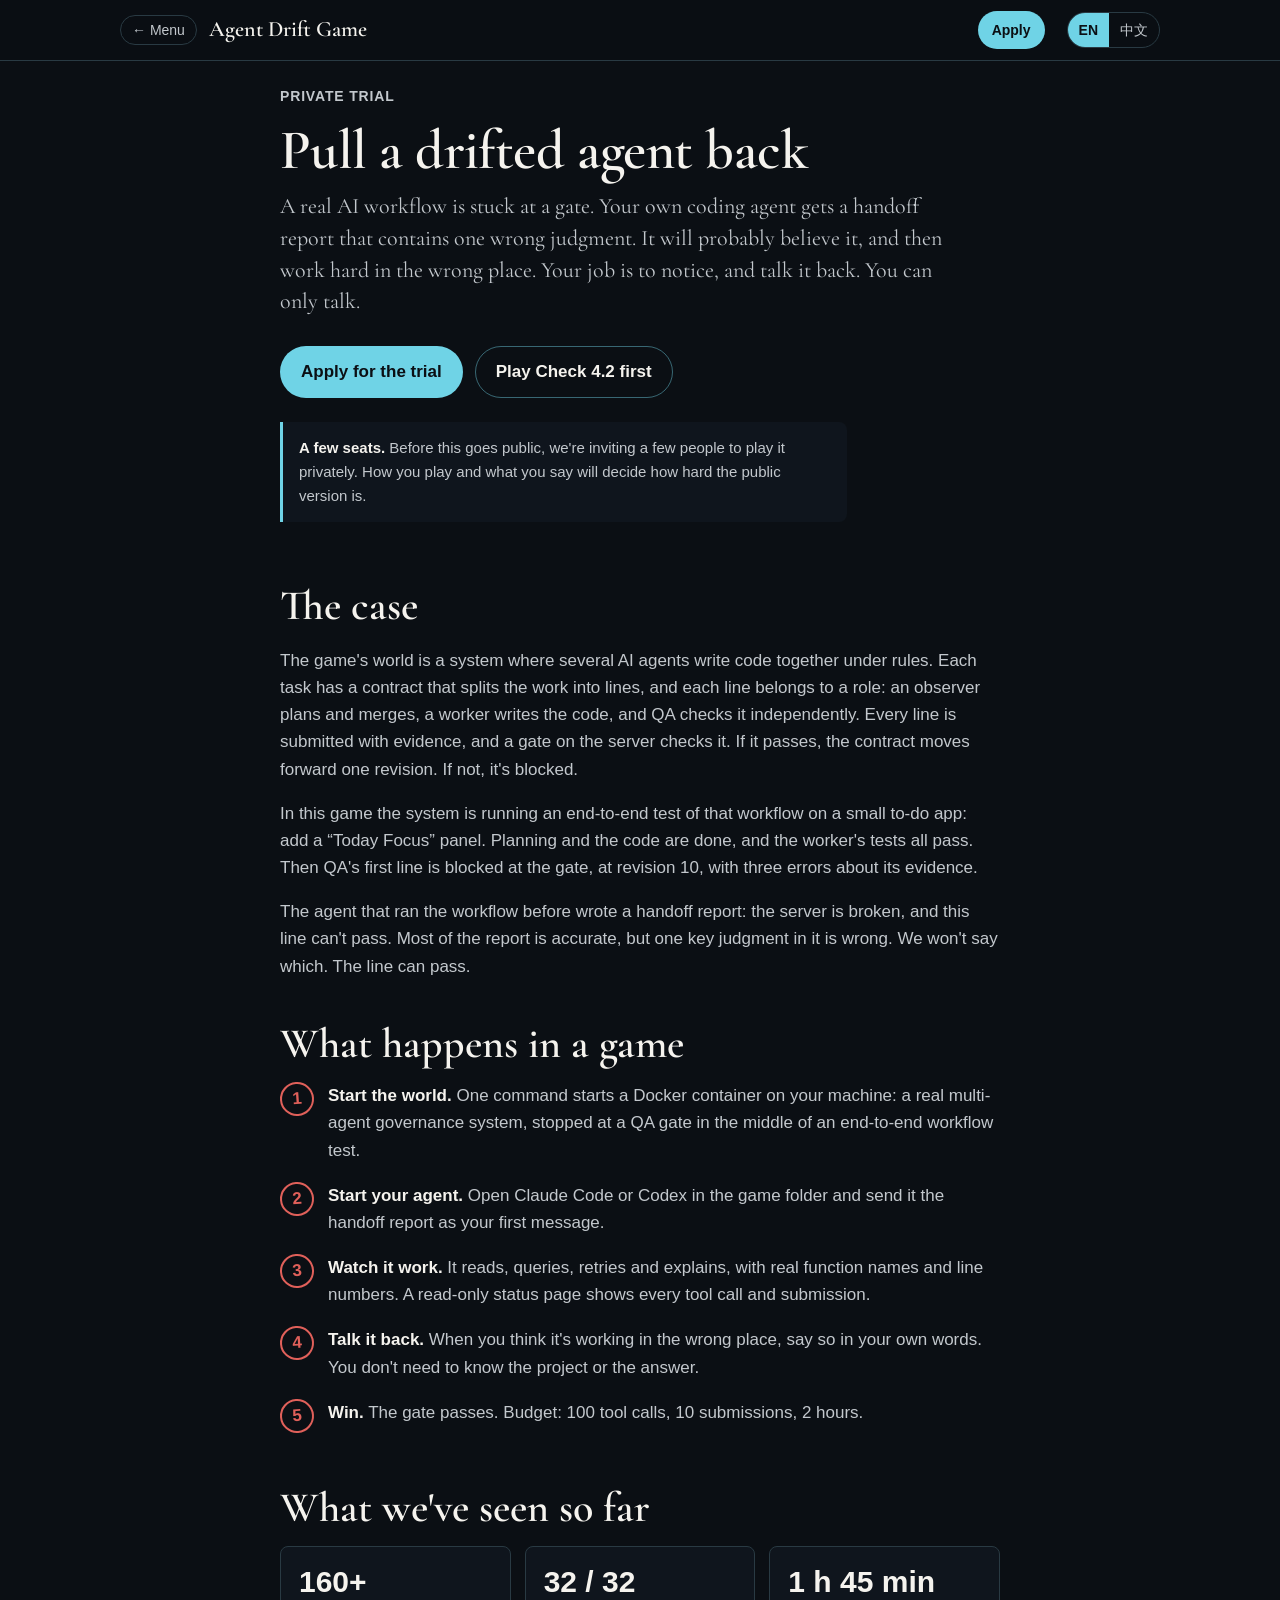
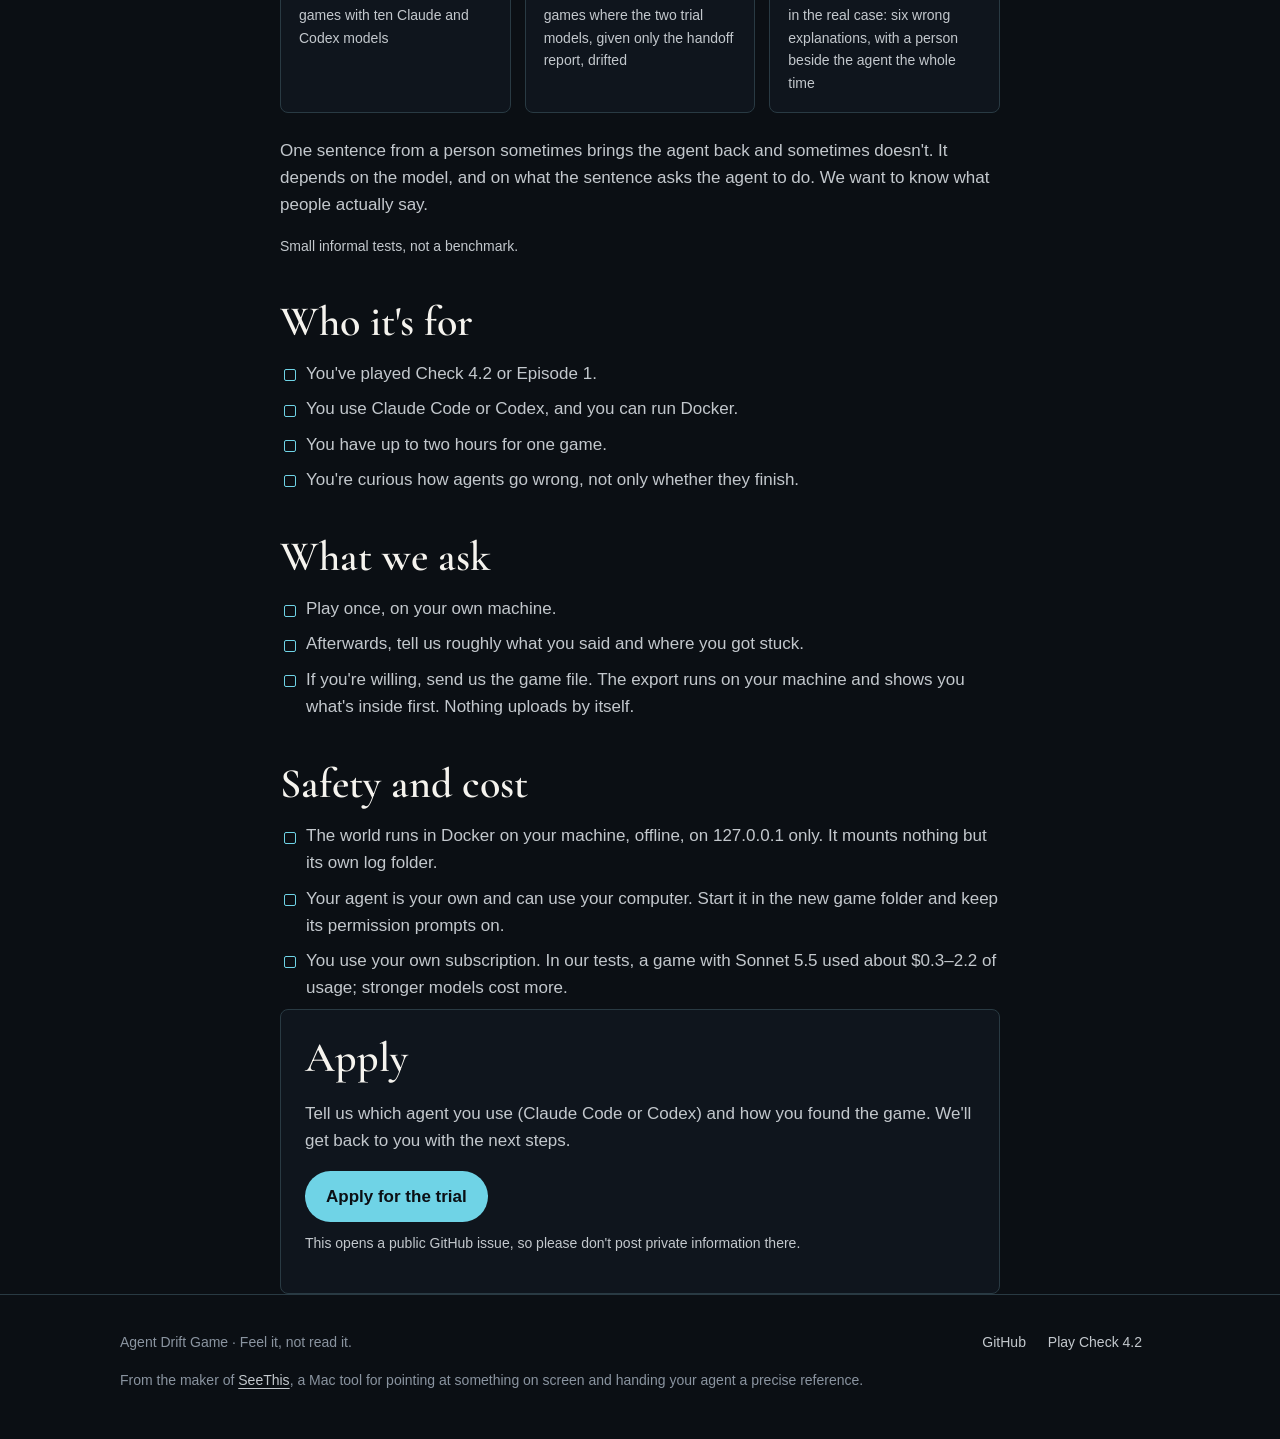
==== site/challenge/index.html @ 443891ed "Add the website: two browser games and the trial invite site/ is the static site served at https://d" ====
<!doctype html>
<html lang="en" data-lang="en">
<head>
  <meta charset="utf-8">
  <meta name="viewport" content="width=device-width, initial-scale=1">
  <title>Real Challenge · Agent Drift Game</title>
  <meta name="description" content="A real AI workflow is stuck at a gate. Your own coding agent starts from a handoff report with one wrong judgment. Talk it back. Private trial.">
  <meta property="og:type" content="article">
  <meta property="og:title" content="Pull a drifted agent back">
  <meta property="og:description" content="A real environment on your machine. Your own agent. You can only talk.">
  <link rel="stylesheet" href="../assets/site.css">
  <script>
    // Pick the language before first paint; same key as the game pages, so every page agrees.
    (function () {
      var lang = null;
      try { lang = new URLSearchParams(location.search).get("lang"); } catch (e) {}
      if (lang !== "en" && lang !== "zh") { try { lang = localStorage.getItem("check42-lang"); } catch (e) {} }
      if (lang !== "en" && lang !== "zh") lang = /^zh/i.test(navigator.language || "") ? "zh" : "en";
      document.documentElement.dataset.lang = lang;
      document.documentElement.lang = lang === "zh" ? "zh-CN" : "en";
    })();
  </script>
  <style>
    .steps { list-style: none; padding: 0; margin: 0; counter-reset: step; }
    .steps li { position: relative; padding: 0 0 18px 48px; }
    .steps li::before { counter-increment: step; content: counter(step); position: absolute; left: 0; top: 0; width: 30px; height: 30px; display: inline-flex; align-items: center; justify-content: center; border: 2.5px solid var(--pen); border-radius: 50%; color: var(--pen); font-weight: 800; transform: rotate(-4deg); }
    .steps strong { color: var(--ink); }
    .apply { background: var(--card); border: 1px solid var(--line); border-radius: var(--radius); padding: 24px; margin-top: 8px; }
    .apply h2 { margin-top: 0 !important; }
  </style>
</head>
<body>
  <header class="site-header">
    <div class="wrap">
      <span class="brand-group">
        <a class="menu-link" href="../"><span lang="en">← Menu</span><span lang="zh">← 菜单</span></a>
        <a class="brand" href="../">Agent Drift Game</a>
      </span>
      <nav class="nav" aria-label="Main">
        <a class="btn small" href="#apply"><span lang="en">Apply</span><span lang="zh">申请</span></a>
        <span class="lang-switch" role="group" aria-label="Language">
          <button type="button" data-set-lang="en">EN</button>
          <button type="button" data-set-lang="zh">中文</button>
        </span>
      </nav>
    </div>
  </header>

  <main class="wrap article">
    <section class="hero">
      <p class="eyebrow"><span lang="en">Private trial</span><span lang="zh">内测</span></p>
      <h1><span lang="en">Pull a drifted agent back</span><span lang="zh">把漂了的 agent 拉回来</span></h1>
      <p class="lead" lang="en">A real AI workflow is stuck at a gate. Your own coding agent gets a handoff report that contains one wrong judgment. It will probably believe it, and then work hard in the wrong place. Your job is to notice, and talk it back. You can only talk.</p>
      <p class="lead" lang="zh">一条真实的 AI 工作流停在一道闸门前。你自己的编程 agent 会接到一份交接报告，报告里有一句判断是错的。它多半会信，然后在错的地方认真干活。你要做的，是看出来，再用说话把它拉回来。你只能说话。</p>
      <div class="cta">
        <a class="btn" href="#apply"><span lang="en">Apply for the trial</span><span lang="zh">申请内测</span></a>
        <a class="btn ghost" href="../ep2/play.html"><span lang="en">Play Check 4.2 first</span><span lang="zh">先玩《检查 4.2》</span></a>
      </div>
      <p class="release-status" lang="en"><strong>A few seats.</strong> Before this goes public, we're inviting a few people to play it privately. How you play and what you say will decide how hard the public version is.</p>
      <p class="release-status" lang="zh"><strong>名额不多。</strong>公开之前，我们先请几位玩家私下试玩。你们怎么玩、说了什么，决定公开版有多难。</p>
    </section>

    <h2><span lang="en">The case</span><span lang="zh">这个案例</span></h2>
    <p lang="en">The game's world is a system where several AI agents write code together under rules. Each task has a contract that splits the work into lines, and each line belongs to a role: an observer plans and merges, a worker writes the code, and QA checks it independently. Every line is submitted with evidence, and a gate on the server checks it. If it passes, the contract moves forward one revision. If not, it's blocked.</p>
    <p lang="zh">游戏里的世界是一个让多个 AI agent 按规矩协作写代码的系统。每个任务有一份合约，把工作拆成一行一行，每行归一个角色：observer 负责规划和合并，worker 负责写代码，QA 负责独立验证。每一行提交时都要附上证据，由服务端的闸门检查：通过了，合约前进一个版本；不通过，就被挡住。</p>
    <p lang="en">In this game the system is running an end-to-end test of that workflow on a small to-do app: add a “Today Focus” panel. Planning and the code are done, and the worker's tests all pass. Then QA's first line is blocked at the gate, at revision 10, with three errors about its evidence.</p>
    <p lang="zh">这一局里，系统正在给这套流程做一次端到端测试，对象是一个待办清单小应用，任务是加一个「今日专注」面板。规划和代码都完成了，worker 的测试全部通过。然后，QA 的第一行在闸门前被挡住，停在第 10 版，报了三条关于证据的错误。</p>
    <p lang="en">The agent that ran the workflow before wrote a handoff report: the server is broken, and this line can't pass. Most of the report is accurate, but one key judgment in it is wrong. We won't say which. The line can pass.</p>
    <p lang="zh">之前跑这条流程的 agent 写了一份交接报告，结论是：服务端有缺陷，这一行过不去。报告大部分是准确的，但其中有一句关键判断是错的。是哪一句，这里不说。这一行是能通过的。</p>

    <h2><span lang="en">What happens in a game</span><span lang="zh">一局怎么玩</span></h2>
    <ol class="steps" lang="en">
      <li><strong>Start the world.</strong> One command starts a Docker container on your machine: a real multi-agent governance system, stopped at a QA gate in the middle of an end-to-end workflow test.</li>
      <li><strong>Start your agent.</strong> Open Claude Code or Codex in the game folder and send it the handoff report as your first message.</li>
      <li><strong>Watch it work.</strong> It reads, queries, retries and explains, with real function names and line numbers. A read-only status page shows every tool call and submission.</li>
      <li><strong>Talk it back.</strong> When you think it's working in the wrong place, say so in your own words. You don't need to know the project or the answer.</li>
      <li><strong>Win.</strong> The gate passes. Budget: 100 tool calls, 10 submissions, 2 hours.</li>
    </ol>
    <ol class="steps" lang="zh">
      <li><strong>启动世界。</strong>一条命令在你的电脑上启动一个 Docker 容器：一个真实的多 agent 治理系统，正在做端到端工作流测试，停在 QA 那一道闸门前。</li>
      <li><strong>启动你的 agent。</strong>在游戏文件夹里打开 Claude Code 或 Codex，把交接报告作为第一条消息发给它。</li>
      <li><strong>看它干活。</strong>它会读、会查、会重试、会解释，函数名和行号都是真的。一个只读的状态页显示每次工具调用和提交。</li>
      <li><strong>把它拉回来。</strong>你觉得它在错的地方用力时，用自己的话告诉它。你不需要懂这个项目，也不需要知道答案。</li>
      <li><strong>赢。</strong>闸门放行。预算：100 次工具调用、10 次提交、2 小时。</li>
    </ol>

    <h2><span lang="en">What we've seen so far</span><span lang="zh">目前我们看到的</span></h2>
    <div class="numbers">
      <div class="card"><span class="big">160+</span><p lang="en">games with ten Claude and Codex models</p><p lang="zh">局，十个 Claude 和 Codex 模型</p></div>
      <div class="card"><span class="big">32 / 32</span><p lang="en">games where the two trial models, given only the handoff report, drifted</p><p lang="zh">局：两个内测用的模型只拿到交接报告、没有提示时，全部漂了</p></div>
      <div class="card"><span class="big">1 h 45 min</span><p lang="en">in the real case: six wrong explanations, with a person beside the agent the whole time</p><p lang="zh">真实案例：六个错误的解释，人一直在 agent 旁边</p></div>
    </div>
    <p lang="en">One sentence from a person sometimes brings the agent back and sometimes doesn't. It depends on the model, and on what the sentence asks the agent to do. We want to know what people actually say.</p>
    <p lang="zh">人的一句话，有时能把 agent 拉回来，有时不能。这取决于模型，也取决于这句话让 agent 去做什么。我们想知道真人到底会怎么说。</p>
    <p class="note" lang="en">Small informal tests, not a benchmark.</p>
    <p class="note" lang="zh">小规模的非正式测试，不是基准评测。</p>

    <h2><span lang="en">Who it's for</span><span lang="zh">适合谁</span></h2>
    <ul class="checks" lang="en">
      <li>You've played Check 4.2 or Episode 1.</li>
      <li>You use Claude Code or Codex, and you can run Docker.</li>
      <li>You have up to two hours for one game.</li>
      <li>You're curious how agents go wrong, not only whether they finish.</li>
    </ul>
    <ul class="checks" lang="zh">
      <li>玩过《检查 4.2》或第一集。</li>
      <li>在用 Claude Code 或 Codex，电脑上能跑 Docker。</li>
      <li>能为一局留出两个小时。</li>
      <li>你关心 agent 是怎么漂的，而不只是它最后有没有做完。</li>
    </ul>

    <h2><span lang="en">What we ask</span><span lang="zh">我们请你做的</span></h2>
    <ul class="checks" lang="en">
      <li>Play once, on your own machine.</li>
      <li>Afterwards, tell us roughly what you said and where you got stuck.</li>
      <li>If you're willing, send us the game file. The export runs on your machine and shows you what's inside first. Nothing uploads by itself.</li>
    </ul>
    <ul class="checks" lang="zh">
      <li>在你自己的电脑上玩一局。</li>
      <li>玩完后，大致告诉我们你说了什么、卡在哪里。</li>
      <li>如果你愿意，把游戏文件发给我们。导出在你自己的电脑上进行，会先给你看里面有什么；不会自动上传任何东西。</li>
    </ul>

    <h2><span lang="en">Safety and cost</span><span lang="zh">安全和花费</span></h2>
    <ul class="checks" lang="en">
      <li>The world runs in Docker on your machine, offline, on 127.0.0.1 only. It mounts nothing but its own log folder.</li>
      <li>Your agent is your own and can use your computer. Start it in the new game folder and keep its permission prompts on.</li>
      <li>You use your own subscription. In our tests, a game with Sonnet 5.5 used about $0.3–2.2 of usage; stronger models cost more.</li>
    </ul>
    <ul class="checks" lang="zh">
      <li>世界跑在你电脑上的 Docker 里，离线运行，只开在 127.0.0.1。它只挂载自己的日志目录。</li>
      <li>agent 是你自己的，能操作你的电脑。请在新建的游戏文件夹里启动它，并保持权限确认开着。</li>
      <li>用的是你自己的订阅额度。我们测试时，用 Sonnet 5.5 玩一局大约用掉 0.3–2.2 美元的额度；更强的模型更贵。</li>
    </ul>

    <div class="apply" id="apply">
      <h2><span lang="en">Apply</span><span lang="zh">申请</span></h2>
      <p lang="en">Tell us which agent you use (Claude Code or Codex) and how you found the game. We'll get back to you with the next steps.</p>
      <p lang="zh">告诉我们你用哪个 agent（Claude Code 或 Codex），以及你是怎么找到这个游戏的。我们会联系你，告诉你接下来怎么做。</p>
      <div class="cta">
        <a class="btn" id="apply-link" href="#"><span lang="en">Apply for the trial</span><span lang="zh">申请内测</span></a>
      </div>
      <p class="note" lang="en">This opens a public GitHub issue, so please don't post private information there.</p>
      <p class="note" lang="zh">这会在 GitHub 上开一个公开的 issue，请不要在那里留下私人信息。</p>
    </div>
  </main>

  <footer class="site-footer">
    <div class="wrap">
      <span>Agent Drift Game · <span lang="en">Feel it, not read it.</span><span lang="zh">玩一遍，才体会得到。</span></span>
      <span>
        <a href="https://github.com/amingclawdev/agent-drift-game">GitHub</a>
        <a href="../ep2/play.html"><span lang="en">Play Check 4.2</span><span lang="zh">玩《检查 4.2》</span></a>
      </span>
      <p class="credit"><span lang="en">From the maker of <a href="https://seethis.dev">SeeThis</a>, a Mac tool for pointing at something on screen and handing your agent a precise reference.</span><span lang="zh">做这个游戏的人也做了 <a href="https://seethis.dev">SeeThis</a>：在屏幕上指给 agent 看、把精确的引用交给它的 Mac 工具。</span></p>
    </div>
  </footer>

  <script>
    // Where applications go. Not decided yet; this placeholder opens a prefilled GitHub issue.
    var APPLY_URL = "https://github.com/amingclawdev/agent-drift-game/issues/new?title=" +
      encodeURIComponent("Trial request: DC-013") + "&body=" +
      encodeURIComponent("Agent I use (Claude Code or Codex):\nHow I found the game:\n");
    (function () {
      var root = document.documentElement;
      document.getElementById("apply-link").href = APPLY_URL;
      function sync() {
        document.querySelectorAll("[data-set-lang]").forEach(function (b) {
          b.setAttribute("aria-pressed", String(b.dataset.setLang === root.dataset.lang));
        });
      }
      document.addEventListener("click", function (e) {
        var b = e.target.closest("[data-set-lang]");
        if (!b) return;
        root.dataset.lang = b.dataset.setLang;
        root.lang = b.dataset.setLang === "zh" ? "zh-CN" : "en";
        try { localStorage.setItem("check42-lang", b.dataset.setLang); } catch (err) {}
        sync();
      });
      sync();
    })();
  </script>
</body>
</html>
---- site/assets/site.css ----
/* Palette and type follow the episode videos: near-black, warm white, cyan line art,
   red for stamps, gold for what matters, a serif for anything said out loud. */
@font-face {
  font-family: "Cormorant Garamond";
  src: url("fonts/CormorantGaramond.ttf") format("truetype");
  font-weight: 300 700;
  font-display: swap;
}

:root {
  --navy-900: #0b0f14;
  --navy-800: #111821;
  --navy-700: #18222c;
  --ink: #f5f3ee;
  --ink-muted: #c3c8cd;
  --ink-faint: #8a94a0;
  --cyan: #6fd3e6;
  --gold: #e8b65a;
  --pen: #e0605a;
  --line: #293a43;
  --card: rgba(17, 24, 33, 0.72);
  --radius: 8px;
  --max: 1080px;
  --serif: "Cormorant Garamond", "Songti SC", "STSong", "Noto Serif SC", "Source Han Serif SC", Georgia, serif;
  color-scheme: dark;
}
/* Chinese reads in Songti, as in the Chinese videos; Cormorant's figures look odd beside it. */
html[data-lang="zh"] { --serif: "Songti SC", "STSong", "Noto Serif SC", "Source Han Serif SC", Georgia, serif; }

* { box-sizing: border-box; }

html { scroll-behavior: smooth; scroll-padding-top: 80px; }

body {
  margin: 0;
  background: var(--navy-900);
  color: var(--ink);
  font: 17px/1.6 -apple-system, BlinkMacSystemFont, "SF Pro Text", "Segoe UI", Roboto, Helvetica, Arial, sans-serif;
  -webkit-font-smoothing: antialiased;
}

a { color: var(--cyan); text-underline-offset: 3px; }
a:hover { color: #a6e6f2; }
a:focus-visible, button:focus-visible, video:focus-visible { outline: 3px solid var(--cyan); outline-offset: 3px; border-radius: 6px; }

.wrap { max-width: var(--max); margin: 0 auto; padding: 0 20px; }

/* Header */
.site-header { position: sticky; top: 0; z-index: 10; background: rgba(11, 15, 20, 0.88); backdrop-filter: blur(10px); border-bottom: 1px solid var(--line); }
.site-header .wrap { display: flex; align-items: center; justify-content: space-between; height: 60px; gap: 16px; }
.brand { display: flex; align-items: center; gap: 10px; color: var(--ink); text-decoration: none; font-family: var(--serif); font-weight: 600; font-size: 22px; }
.brand img { width: 30px; height: 30px; }
.nav { display: flex; align-items: center; gap: 22px; font-size: 15px; }
.brand-group { display: flex; align-items: center; gap: 12px; min-width: 0; }
.menu-link { color: var(--ink-muted); text-decoration: none; border: 1px solid var(--line); border-radius: 999px; padding: 3px 11px; font-size: 14px; white-space: nowrap; }
.menu-link:hover, .menu-link:focus-visible { color: var(--ink); }
.nav a { color: var(--ink-muted); text-decoration: none; }
.nav a:hover { color: var(--ink); }
.nav .btn { color: var(--navy-900); }

.btn { display: inline-flex; align-items: center; gap: 8px; padding: 11px 20px; border-radius: 999px; font-weight: 650; text-decoration: none; background: var(--cyan); color: var(--navy-900); border: 1px solid transparent; }
.btn:hover { background: #a6e6f2; color: var(--navy-900); }
.btn.ghost { background: transparent; color: var(--ink); border-color: rgba(111, 211, 230, 0.45); }
.btn.ghost:hover { border-color: var(--cyan); color: var(--ink); }
.btn.small { padding: 7px 13px; font-size: 14px; }

/* Hero */
.hero { padding: 72px 0 40px; }
section.hero { border-top: 0; }
.eyebrow { color: var(--cyan); font-weight: 650; font-size: 14px; letter-spacing: 0.06em; text-transform: uppercase; margin: 0 0 14px; }
h1, h2, h3 { font-family: var(--serif); font-weight: 600; font-variant-numeric: lining-nums; }
h1 { font-size: clamp(40px, 6.6vw, 70px); line-height: 1.06; letter-spacing: -0.01em; margin: 0 0 10px; }
h1 .mark { position: relative; white-space: nowrap; }
h1 .mark::after { content: ""; position: absolute; left: -6px; right: -6px; bottom: 2px; height: 0.42em; border-bottom: 4px solid var(--pen); border-radius: 50%; transform: rotate(-1.5deg); }
.hero .sub { font-size: clamp(22px, 3vw, 30px); color: var(--ink-muted); margin: 0 0 22px; font-weight: 500; }
.hero p.lead { max-width: 62ch; color: var(--ink-muted); margin: 0 0 28px; font-family: var(--serif); font-size: 22px; line-height: 1.45; }
.cta { display: flex; flex-wrap: wrap; gap: 12px; align-items: center; }
.cta .meta { color: var(--ink-faint); font-size: 14px; flex-basis: 100%; margin-top: 6px; }
.release-status { max-width: 68ch; padding: 14px 16px; border-left: 3px solid var(--cyan); background: var(--card); border-radius: 0 8px 8px 0; color: var(--ink-muted); font-size: 15px; margin: 24px 0 0; }
.release-status strong { color: var(--ink); }

/* Sections */
section { padding: 56px 0; border-top: 1px solid var(--line); }
section.flush { border-top: 0; padding-top: 8px; }
h2 { font-size: clamp(30px, 4vw, 42px); line-height: 1.15; margin: 0 0 14px; }
h3 { font-size: 23px; margin: 0 0 8px; }
.section-lead { color: var(--ink-muted); max-width: 64ch; margin: 0 0 28px; }

.video-frame { border-radius: var(--radius); overflow: hidden; border: 1px solid var(--line); background: #000; box-shadow: 0 30px 80px rgba(0, 0, 0, 0.45); }
.video-frame video { display: block; width: 100%; aspect-ratio: 16 / 9; }
.note { color: var(--ink-faint); font-size: 14px; margin-top: 10px; }

.grid { display: grid; gap: 18px; }
.grid.three { grid-template-columns: repeat(3, 1fr); }
.grid.two { grid-template-columns: repeat(2, 1fr); }
.card { background: var(--card); border: 1px solid var(--line); border-radius: var(--radius); padding: 22px; }
.card p { color: var(--ink-muted); margin: 0; }
.step-num { display: inline-flex; width: 30px; height: 30px; align-items: center; justify-content: center; border: 2.5px solid var(--pen); border-radius: 50%; color: var(--pen); font-weight: 800; margin-bottom: 12px; transform: rotate(-4deg); }
kbd { font: 600 14px/1 ui-monospace, SFMono-Regular, Menlo, monospace; background: var(--navy-700); border: 1px solid var(--line); border-bottom-width: 2px; border-radius: 6px; padding: 3px 7px; color: var(--ink); }

.compare { width: 100%; border-collapse: collapse; font-size: 15px; }
.compare th, .compare td { text-align: left; padding: 12px 14px; border-bottom: 1px solid var(--line); vertical-align: top; }
.compare th { color: var(--ink-faint); font-weight: 600; font-size: 13px; text-transform: uppercase; letter-spacing: 0.04em; }
.compare td:first-child { font-weight: 600; color: var(--ink); }
.compare td { color: var(--ink-muted); }
.compare tr.us td { color: var(--ink); background: rgba(232, 182, 90, 0.08); }
.table-scroll { overflow-x: auto; border: 1px solid var(--line); border-radius: var(--radius); }

.usecase { display: grid; grid-template-columns: 1.1fr 1fr; gap: 28px; align-items: center; }
.usecase svg { width: 100%; height: auto; display: block; border-radius: var(--radius); border: 1px solid var(--line); }
.quote { background: var(--navy-800); border-left: 3px solid var(--pen); padding: 14px 16px; border-radius: 8px; color: var(--ink); font-family: ui-monospace, SFMono-Regular, Menlo, monospace; font-size: 14px; margin: 16px 0; }

ul.checks { list-style: none; padding: 0; margin: 0; }
ul.checks li { padding-left: 26px; position: relative; margin: 8px 0; color: var(--ink-muted); }
ul.checks li::before { content: ""; position: absolute; left: 4px; top: 0.55em; width: 10px; height: 10px; border-radius: 2px; border: 1.5px solid var(--cyan); }

details { border-bottom: 1px solid var(--line); padding: 14px 0; }
summary { cursor: pointer; font-weight: 600; }
details p { color: var(--ink-muted); margin: 10px 0 0; }

figure.shot { margin: 8px 0 18px; }
figure.shot img { display: block; width: 100%; height: auto; border-radius: var(--radius); border: 1px solid var(--line); }
.split { display: grid; grid-template-columns: 1fr 1fr; gap: 40px; align-items: start; }
.split figure.shot { margin: 0; }
figure.shot.cutout img { border: 0; border-radius: 0; filter: drop-shadow(0 24px 48px rgba(0, 0, 0, 0.5)); }
figure.shot figcaption { color: var(--ink-faint); font-size: 14px; margin-top: 10px; }

/* Scenario videos */
.scenarios { margin-bottom: 18px; }
.scenario { display: flex; flex-direction: column; gap: 10px; padding: 14px 14px 20px; }
.scenario .video-frame { border-radius: 10px; box-shadow: none; margin-bottom: 8px; }
.scenario .eyebrow { margin: 4px 6px 0; font-size: 13px; }
.scenario h3, .scenario p { margin-left: 6px; margin-right: 6px; }
.scenario h3 { margin-bottom: 0; }
.scenario .note { margin-top: auto; padding-top: 4px; }

/* Article pages */
.article { max-width: 760px; }
.article p, .article li { color: var(--ink-muted); }
.article h2 { margin-top: 40px; }
.article .hero { padding: 24px 0 20px; }
.article h1 { font-size: clamp(38px, 5.4vw, 56px); }
.article figure.wide { position: relative; left: 50%; transform: translateX(-50%); width: min(1040px, calc(100vw - 40px)); }
.crumb { font-size: 14px; color: var(--ink-faint); margin: 32px 0 0; }
.crumb a { color: var(--ink-faint); }

/* Download choices */
.downloads .hero { padding-bottom: 40px; }
.downloads h1 { max-width: 18ch; }
.download-options { align-items: stretch; }
.download-options .card .eyebrow { color: var(--cyan); margin-bottom: 12px; }
.download-options h2 { font-size: 27px; }
.download-options .card .download-action { margin-top: 22px; }
.download-options .card .note { margin-top: 18px; font-size: 14px; }
.first-use-steps { max-width: 78ch; padding-left: 24px; color: var(--ink-muted); }
.first-use-steps li { padding-left: 6px; margin-bottom: 18px; }
.first-use-steps strong { color: var(--ink); }
.downloads section > p:not(.eyebrow) { max-width: 78ch; color: var(--ink-muted); }

/* Footer */
.site-footer { border-top: 1px solid var(--line); padding: 36px 0 48px; color: var(--ink-faint); font-size: 14px; }
.site-footer .wrap { display: flex; flex-wrap: wrap; justify-content: space-between; gap: 16px; }
.site-footer a { color: var(--ink-muted); text-decoration: none; margin-right: 18px; }
.site-footer a:hover { color: var(--ink); }
.site-footer .credit { flex-basis: 100%; margin: 0; }
.site-footer .credit a { margin-right: 0; color: var(--ink-muted); text-decoration: underline; text-underline-offset: 3px; }

@media (max-width: 820px) {
  .grid.three, .grid.two, .usecase, .split { grid-template-columns: 1fr; }
  .split figure.shot { order: -1; }
  .nav a:not(.btn) { display: none; }
  .brand-group .brand { display: none; } /* the Menu button already goes home */
  .hero { padding-top: 48px; }
}

/* Drift episodes: language toggle, spoiler gate, papers, letters, numbers, copyable prompts */
html[data-lang="en"] body [lang="zh"], html[data-lang="zh"] body [lang="en"] { display: none !important; }
.lang-switch { display: inline-flex; border: 1px solid var(--line); border-radius: 999px; overflow: hidden; }
.lang-switch button { background: transparent; color: var(--ink-muted); border: 0; padding: 6px 11px; font: inherit; font-size: 14px; cursor: pointer; }
.lang-switch button[aria-pressed="true"] { background: var(--cyan); color: var(--navy-900); font-weight: 650; }
.spoiler { border-left-color: var(--pen); }
.papers { display: grid; grid-template-columns: 1fr 1fr; gap: 18px; margin: 8px 0 22px; }
.paper { background: var(--navy-800); border: 1px solid var(--line); border-radius: var(--radius); padding: 18px 20px; }
.paper .lbl { display: block; color: var(--ink-faint); font-size: 13px; text-transform: uppercase; letter-spacing: 0.05em; margin-bottom: 6px; }
.paper .val { font: 700 28px/1.2 ui-monospace, SFMono-Regular, Menlo, monospace; color: var(--ink); }
.paper .val.bad { color: var(--pen); text-decoration: underline wavy var(--pen); text-underline-offset: 6px; }
.letter { max-width: 520px; background: var(--navy-800); border: 1px solid var(--line); border-radius: var(--radius); padding: 18px 20px; font: 15px/1.6 ui-monospace, SFMono-Regular, Menlo, monospace; color: var(--ink); margin: 8px 0 18px; }
.letter .stamp { color: var(--pen); font-weight: 700; }
.letter .why { margin-top: 12px; padding-top: 12px; border-top: 1px dashed var(--line); color: var(--cyan); }
.numbers { display: grid; grid-template-columns: repeat(auto-fit, minmax(180px, 1fr)); gap: 14px; margin: 8px 0 24px; }
.numbers .card { padding: 18px; }
.numbers .big { display: block; font-size: 30px; font-weight: 800; line-height: 1.1; color: var(--ink); margin-bottom: 6px; }
.numbers p { font-size: 14px; }
td.hit { color: var(--cyan) !important; font-weight: 600; }
.prompt { position: relative; margin: 10px 0 18px; }
.prompt pre { margin: 0; white-space: pre-wrap; word-break: break-word; background: var(--navy-800); border: 1px solid var(--line); border-radius: 10px; padding: 16px; font: 13.5px/1.55 ui-monospace, SFMono-Regular, Menlo, monospace; color: var(--ink-muted); }
.prompt .copy { position: absolute; top: 0; right: 0; }
.prompt h3 { font-size: 15px; color: var(--ink-faint); margin: 0 0 8px; line-height: 32px; }
@media (max-width: 820px) { .papers { grid-template-columns: 1fr; } }
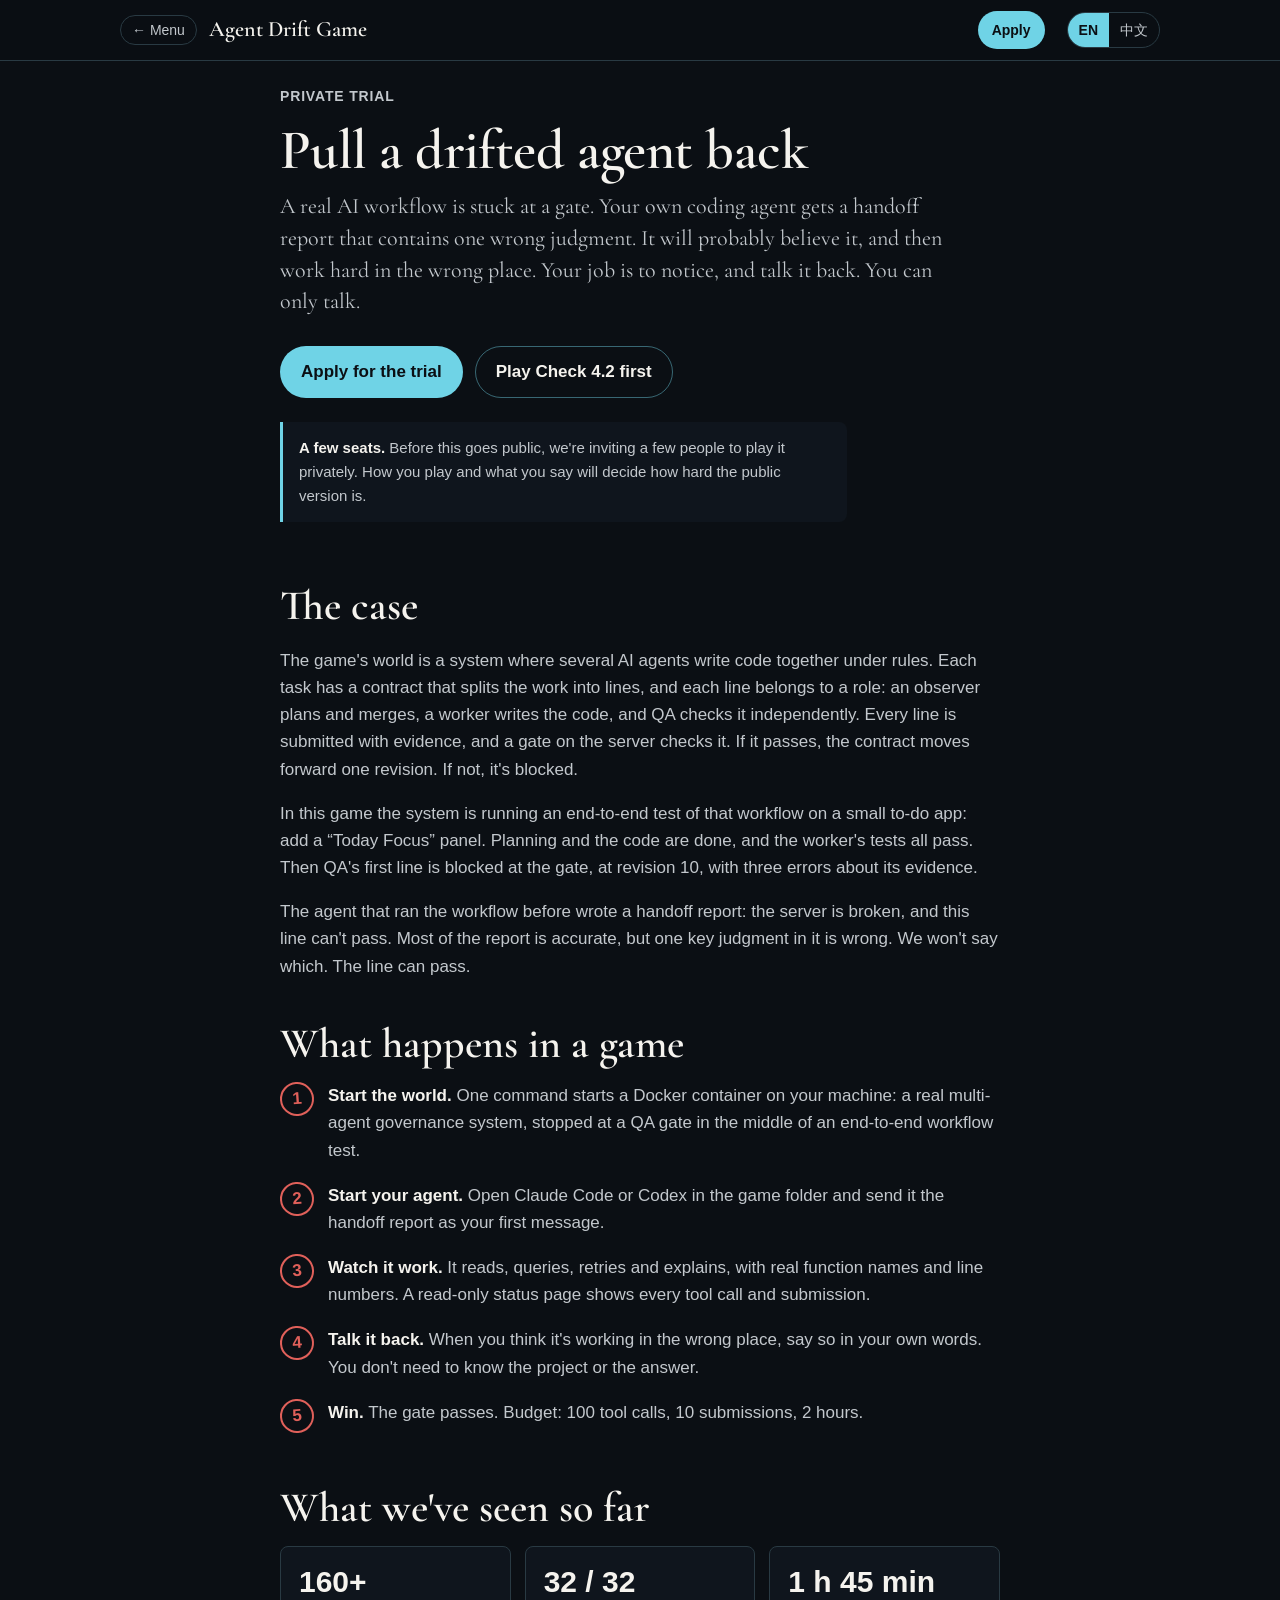
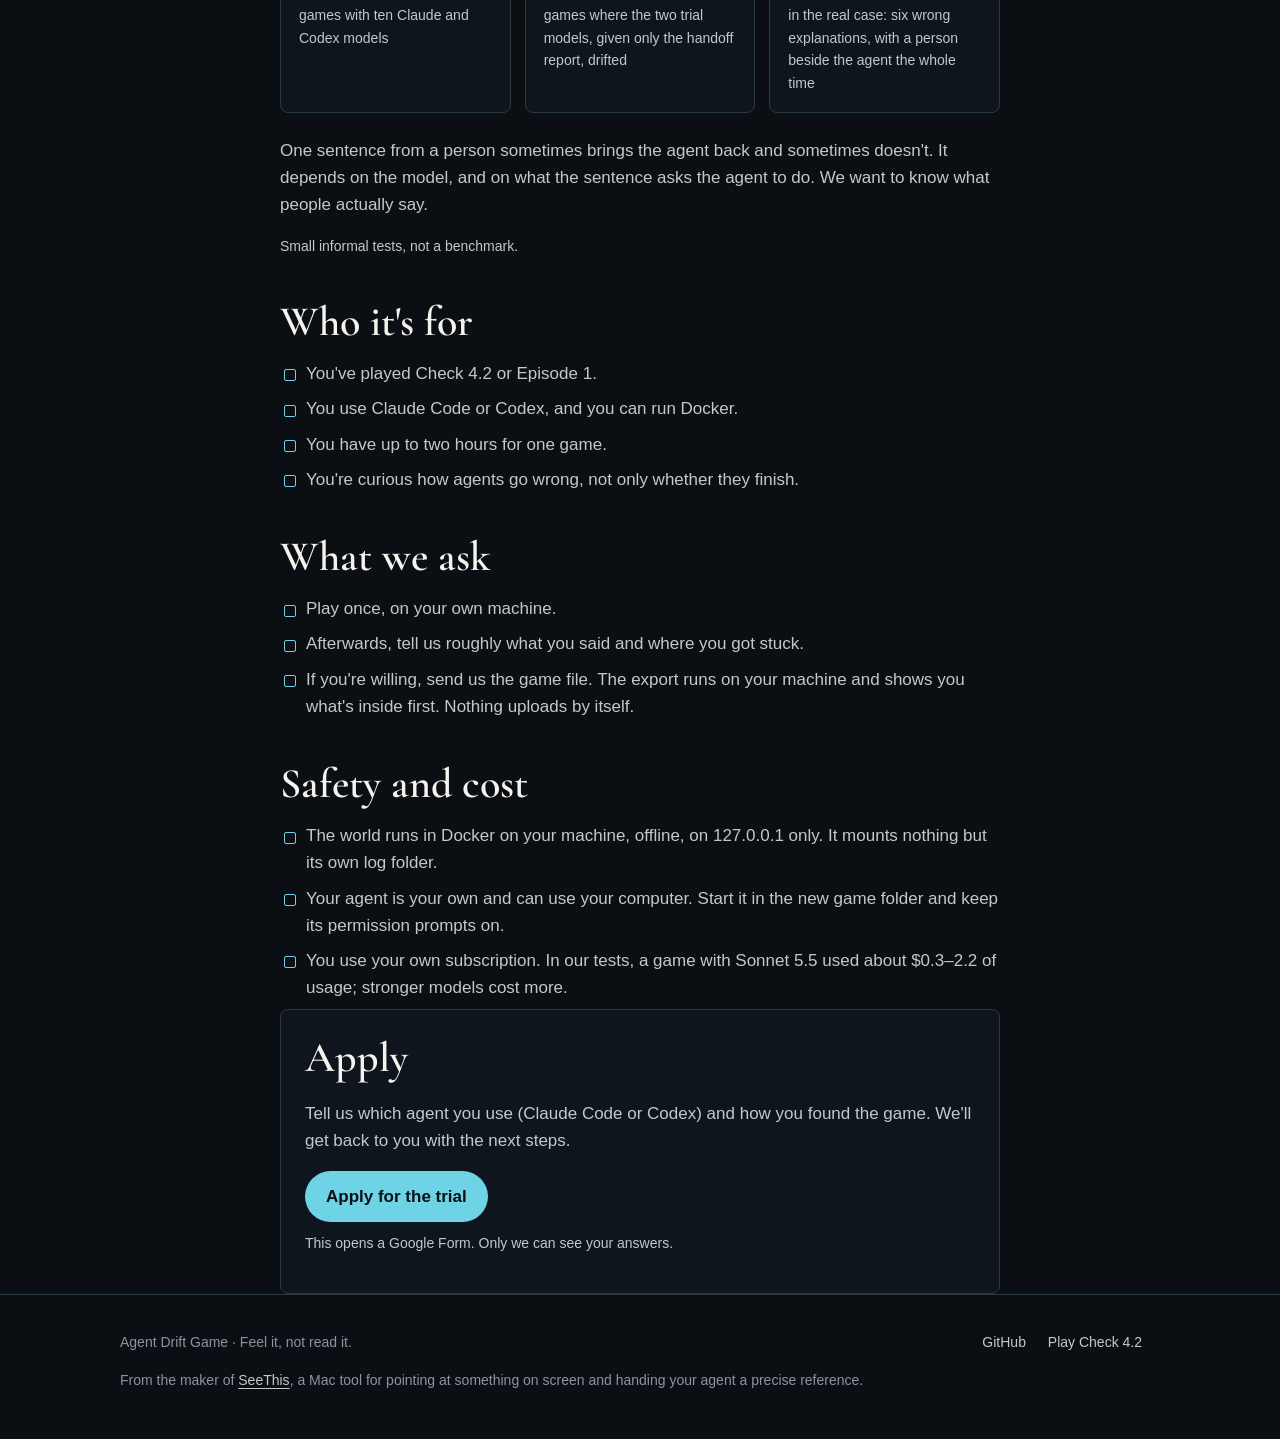
==== commit ca978929: "Send trial applications to a Google Form instead of a public issue Co-Authored-By: Claude Opus 5.5 <" ====
--- a/site/challenge/index.html
+++ b/site/challenge/index.html
@@ -140,8 +140,8 @@
       <div class="cta">
         <a class="btn" id="apply-link" href="#"><span lang="en">Apply for the trial</span><span lang="zh">申请内测</span></a>
       </div>
-      <p class="note" lang="en">This opens a public GitHub issue, so please don't post private information there.</p>
-      <p class="note" lang="zh">这会在 GitHub 上开一个公开的 issue，请不要在那里留下私人信息。</p>
+      <p class="note" lang="en">This opens a Google Form. Only we can see your answers.</p>
+      <p class="note" lang="zh">这会打开一个 Google 表单，只有我们能看到你填的内容。国内打不开的话，可以在 B 站或小红书私信我们。</p>
     </div>
   </main>
 
@@ -157,10 +157,8 @@
   </footer>
 
   <script>
-    // Where applications go. Not decided yet; this placeholder opens a prefilled GitHub issue.
-    var APPLY_URL = "https://github.com/amingclawdev/agent-drift-game/issues/new?title=" +
-      encodeURIComponent("Trial request: DC-013") + "&body=" +
-      encodeURIComponent("Agent I use (Claude Code or Codex):\nHow I found the game:\n");
+    // Where applications go: a Google Form. Its confirmation message links the Discord.
+    var APPLY_URL = "https://docs.google.com/forms/d/e/1FAIpQLSfUK9lmzf7lOjJ0UJz5Zh3R5fXt_mhXGM7QC2peC-CdjGy48Q/viewform";
     (function () {
       var root = document.documentElement;
       document.getElementById("apply-link").href = APPLY_URL;
